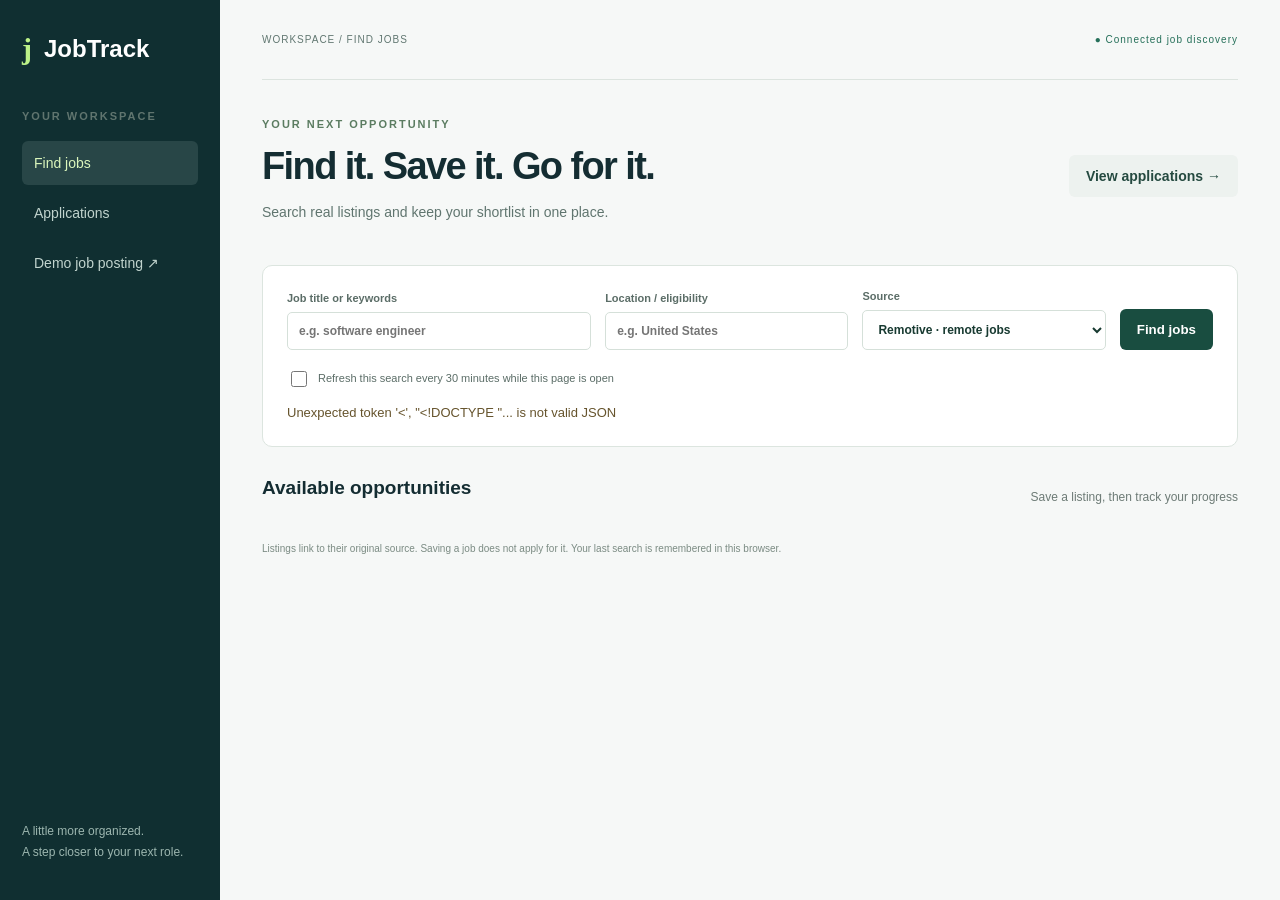
==== web/jobs.html @ d0693665 "Add Find jobs dashboard with search, source setup, and saved listings" ====
<!doctype html>
<html lang="en"><head><meta charset="UTF-8"><meta name="viewport" content="width=device-width, initial-scale=1"><title>Find jobs · JobTrack</title><link rel="stylesheet" href="style.css"></head><body>
<aside><a class="brand" href="/">j<span>JobTrack</span></a><p class="eyebrow">YOUR WORKSPACE</p><a class="nav active" href="/jobs.html">Find jobs</a><a class="nav" href="/">Applications</a><a class="nav" href="/demo-job.html">Demo job posting ↗</a><div class="aside-note">A little more organized.<br>A step closer to your next role.</div></aside>
<main><header><span>WORKSPACE / FIND JOBS</span><span class="local">● Connected job discovery</span></header>
<section class="heading"><div><p class="eyebrow">YOUR NEXT OPPORTUNITY</p><h1>Find it. Save it. Go for it.</h1><p>Search real listings and keep your shortlist in one place.</p></div><a class="button-link secondary" href="/">View applications →</a></section>
<section class="workspace"><form id="job-search" class="discovery-search"><label>Job title or keywords<input id="job-query" maxlength="200" placeholder="e.g. software engineer"></label><label>Location / eligibility<input id="job-location" maxlength="200" placeholder="e.g. United States"></label><label>Source<select id="job-source"><option value="remotive">Remotive · remote jobs</option><option value="jsearch">All boards · JSearch</option><option value="indeed">Indeed · via JSearch</option><option value="linkedin">LinkedIn · via JSearch</option></select></label><button id="find-jobs">Find jobs</button></form>
<div class="discovery-tools"><label class="check-label"><input id="auto-refresh" type="checkbox"> Refresh this search every 30 minutes while this page is open</label><span id="freshness"></span></div>
<p id="source-help"></p><div id="connect-source" class="connection-note" hidden><strong>Connect Indeed, LinkedIn, and other boards</strong><p>These searches use JSearch, which needs an API key. Your key stays on the server. Remotive remote jobs are available now without an account.</p><a href="https://app.openwebninja.com" target="_blank" rel="noopener noreferrer">Get a JSearch key ↗</a> <button type="button" id="setup-help" class="secondary">Connection instructions</button><div id="setup-instructions" hidden><p>Set JSEARCH_API_KEY on the computer running JobTrack, then restart the server. See README → Job discovery for the steps. Do not enter your key in this page or commit it to GitHub.</p></div></div>
<p id="jobs-message" role="status" aria-live="polite"></p></section>
<section class="discovery-results" aria-label="Job search results"><div class="section-title"><h2 id="result-count">Available opportunities</h2><span>Save a listing, then track your progress</span></div><div id="job-list" class="job-grid"></div><div id="jobs-empty" class="workspace" hidden><h3>No matching listings</h3><p>Try fewer keywords or a broader location. Remotive includes remote roles only; the location filter matches the eligibility text supplied by the employer.</p></div></section>
<footer>Listings link to their original source. Saving a job does not apply for it. Your last search is remembered in this browser.</footer></main><script src="jobs.js"></script></body></html>
---- web/style.css ----
:root{font-family:Inter,Arial,sans-serif;color:#142d32;background:#f6f8f7;font-size:14px}*{box-sizing:border-box}body{margin:0;display:flex}aside{width:220px;min-height:100vh;background:#102f31;color:#d4e7e1;padding:32px 22px;position:fixed;inset:0 auto 0 0}.brand{display:flex;gap:12px;align-items:center;color:#bcf188;font:bold 30px Georgia;text-decoration:none}.brand span{font:700 24px Arial;color:#fff}.eyebrow{font-size:11px;font-weight:bold;letter-spacing:2px;margin:42px 0 16px}.nav{display:block;color:#c1d4ce;text-decoration:none;padding:14px 12px;margin:6px 0;border-radius:6px}.nav.active{background:#284647;color:#dbf6bc}.aside-note{position:absolute;bottom:36px;font-size:12px;line-height:1.8;color:#9cb6af}main{margin-left:220px;padding:0 42px;width:calc(100% - 220px)}header{display:flex;justify-content:space-between;align-items:center;border-bottom:1px solid #dce4df;height:80px;font-size:10px;letter-spacing:1px;color:#617771}.local{color:#26705a}.heading{display:flex;align-items:center;justify-content:space-between;margin:36px 0 28px}.heading .eyebrow{color:#5b7c61;margin:0 0 12px}h1{font-size:38px;letter-spacing:-1.6px;margin:0 0 12px}p{color:#60756f;line-height:1.5}button{border:0;border-radius:6px;background:#194d40;color:white;padding:13px 17px;font-weight:600;cursor:pointer}button:hover{filter:brightness(1.12)}button:disabled{opacity:.5;cursor:wait}.secondary{background:#edf2ef;color:#254a40}.metrics{display:grid;grid-template-columns:repeat(4,1fr);border:1px solid #dce5df;background:white;border-radius:10px;margin:28px 0}.metrics div{padding:22px 26px;border-right:1px solid #e3eae6}.metrics div:last-child{border:0}.metrics span{display:block;color:#60756f;font-size:12px}.metrics strong{display:block;font-size:34px;margin-top:14px;font-weight:500}.workspace{background:white;border:1px solid #dce5df;border-radius:10px;padding:24px}.section-title{display:flex;justify-content:space-between;align-items:center}h2{font-size:19px;margin:0 0 18px}.section-title span{color:#6d7b76;font-size:12px}#filters{display:grid;grid-template-columns:1.7fr 1fr 1fr 1fr 1fr 1.3fr auto;gap:10px;align-items:end}label{display:flex;flex-direction:column;gap:8px;font-size:11px;font-weight:600;color:#5b6d67}input,select,textarea{font:inherit;font-size:12px;width:100%;border:1px solid #d5e0d9;border-radius:5px;padding:11px;background:white;color:#183a31}input:focus,select:focus,textarea:focus{outline:2px solid #80b499}.table-wrap{overflow:auto;margin-top:20px}table{width:100%;border-collapse:collapse;text-align:left;white-space:nowrap}th{font-size:9px;color:#73857e;font-weight:600;letter-spacing:.7px;background:#f6f8f6;padding:14px 10px}td{padding:19px 10px;border-bottom:1px solid #e7ede9;font-size:12px}td strong{font-size:13px;display:block;margin-bottom:6px}td small{color:#708078;display:block;margin-top:5px}.badge{padding:6px 9px;border-radius:5px;background:#edf3ef;color:#3a6250;font-size:11px}.badge.Interview{background:#edf0ff;color:#5260a0}.badge.Offer{background:#e3f5ce;color:#477520}.badge.Rejected{background:#fdebe8;color:#a35242}.actions button{padding:7px 9px;margin-right:5px;background:#edf2ef;color:#365f50}#empty{text-align:center;padding:45px 0}footer{font-size:10px;color:#7b8b83;padding:26px 0}#message,#form-error{font-size:12px;color:#a13d30}dialog{border:0;border-radius:12px;width:660px;max-width:95vw;padding:28px;box-shadow:0 20px 90px #153e3650}dialog::backdrop{background:#0d2c3080}.form-grid{display:grid;grid-template-columns:1fr 1fr;gap:18px;margin:12px 0 24px}.wide{grid-column:1/-1}a{color:#2c6b55}@media(max-width:1100px){#filters{grid-template-columns:repeat(3,1fr)}main{padding:0 24px}}@media(max-width:760px){aside{display:none}main{margin:0;width:100%;padding:0 16px}.heading{align-items:start;gap:15px}h1{font-size:28px}.metrics{grid-template-columns:1fr 1fr}.metrics div{padding:18px}#filters{grid-template-columns:1fr 1fr}.local{display:none}.form-grid{grid-template-columns:1fr}.wide{grid-column:auto}}
.button-link{display:inline-block;text-decoration:none;padding:13px 17px;border-radius:6px;font-weight:600;white-space:nowrap}.discovery-search{display:grid;grid-template-columns:1.5fr 1.2fr 1.2fr auto;gap:14px;align-items:end}.discovery-tools{display:flex;align-items:center;justify-content:space-between;gap:20px;margin:18px 0 0}.check-label{flex-direction:row;align-items:center;font-weight:400;line-height:1.6}.check-label input{width:16px;height:16px;flex-shrink:0}#freshness{font-size:11px;color:#6d7b76}.connection-note{padding:18px;background:#f2f5e8;border:1px solid #dce5c2;border-radius:8px;margin-top:18px}.connection-note p{font-size:13px}.connection-note a{margin-right:14px}.discovery-results{margin-top:30px}.job-grid{display:grid;grid-template-columns:repeat(2,minmax(0,1fr));gap:18px}.job-card{background:white;border:1px solid #dce5df;border-radius:10px;padding:24px;display:flex;flex-direction:column;min-width:0}.job-card h3{font-size:20px;line-height:1.3;margin:15px 0 8px;overflow-wrap:anywhere}.job-card p{margin:5px 0;font-size:13px}.job-card .job-company{color:#183a31;font-weight:600}.source-label{color:#46734f;font-size:11px;font-weight:700;letter-spacing:.5px}.job-details{padding:10px 0}.job-card small{font-size:11px;color:#73857e}.job-actions{margin-top:auto;padding-top:22px;display:flex;align-items:center;justify-content:space-between;gap:12px}.job-actions a{font-size:12px}.job-actions button{font-size:11px}.job-actions button:disabled{cursor:default;background:#e5efe7;color:#42664b;opacity:1}#source-help{font-size:12px;margin-bottom:0}#jobs-message{font-size:13px;color:#66542d;margin-bottom:0}#connect-source[hidden],#jobs-empty[hidden],#setup-instructions[hidden]{display:none}@media(max-width:1100px){.discovery-search{grid-template-columns:1fr 1fr}.job-grid{grid-template-columns:1fr}.discovery-tools{align-items:flex-start;flex-direction:column;gap:8px}}@media(max-width:760px){.discovery-search{grid-template-columns:1fr}.job-actions{align-items:flex-start;flex-direction:column}.heading{flex-wrap:wrap}.discovery-results .section-title{align-items:flex-start;flex-direction:column;gap:8px;margin-bottom:16px}}

.heading-actions{display:flex;gap:10px;flex-wrap:wrap}
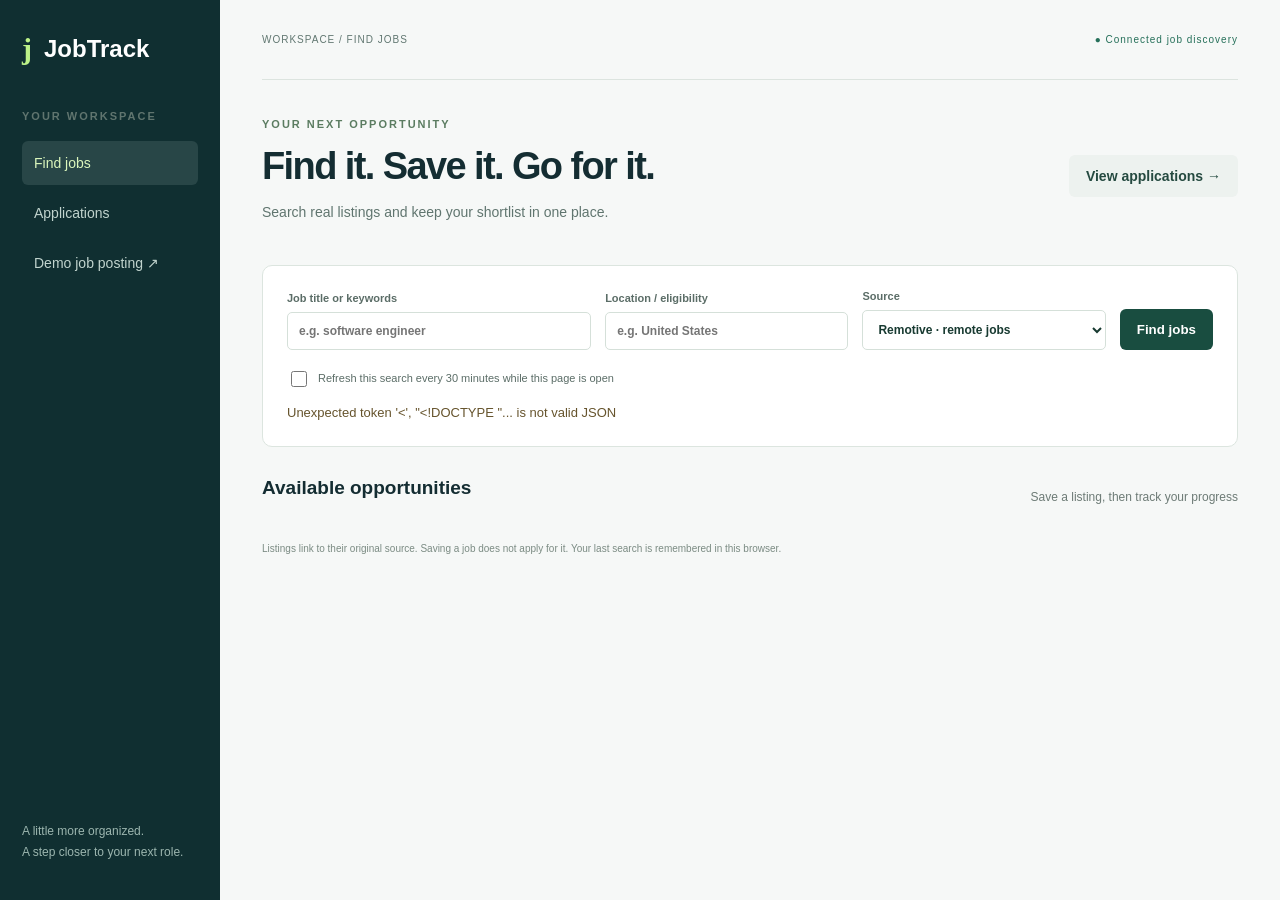
==== commit a1c2a683: "Support live JSearch v2 responses and private local API key configuration" ====
--- a/web/jobs.html
+++ b/web/jobs.html
@@ -5,7 +5,7 @@
 <section class="heading"><div><p class="eyebrow">YOUR NEXT OPPORTUNITY</p><h1>Find it. Save it. Go for it.</h1><p>Search real listings and keep your shortlist in one place.</p></div><a class="button-link secondary" href="/">View applications →</a></section>
 <section class="workspace"><form id="job-search" class="discovery-search"><label>Job title or keywords<input id="job-query" maxlength="200" placeholder="e.g. software engineer"></label><label>Location / eligibility<input id="job-location" maxlength="200" placeholder="e.g. United States"></label><label>Source<select id="job-source"><option value="remotive">Remotive · remote jobs</option><option value="jsearch">All boards · JSearch</option><option value="indeed">Indeed · via JSearch</option><option value="linkedin">LinkedIn · via JSearch</option></select></label><button id="find-jobs">Find jobs</button></form>
 <div class="discovery-tools"><label class="check-label"><input id="auto-refresh" type="checkbox"> Refresh this search every 30 minutes while this page is open</label><span id="freshness"></span></div>
-<p id="source-help"></p><div id="connect-source" class="connection-note" hidden><strong>Connect Indeed, LinkedIn, and other boards</strong><p>These searches use JSearch, which needs an API key. Your key stays on the server. Remotive remote jobs are available now without an account.</p><a href="https://app.openwebninja.com" target="_blank" rel="noopener noreferrer">Get a JSearch key ↗</a> <button type="button" id="setup-help" class="secondary">Connection instructions</button><div id="setup-instructions" hidden><p>Set JSEARCH_API_KEY on the computer running JobTrack, then restart the server. See README → Job discovery for the steps. Do not enter your key in this page or commit it to GitHub.</p></div></div>
+<p id="source-help"></p><div id="connect-source" class="connection-note" hidden><strong>Connect Indeed, LinkedIn, and other boards</strong><p>These searches use JSearch, which needs an API key. Your key stays on the server. Remotive remote jobs are available now without an account.</p><a href="https://app.openwebninja.com" target="_blank" rel="noopener noreferrer">Get a JSearch key ↗</a> <button type="button" id="setup-help" class="secondary">Connection instructions</button><div id="setup-instructions" hidden><p>Set JSEARCH_API_KEY in the server environment or a private .env beside server.py, then reload this page. See README → Job discovery for the steps. Do not enter your key in this page or commit it to GitHub.</p></div></div>
 <p id="jobs-message" role="status" aria-live="polite"></p></section>
 <section class="discovery-results" aria-label="Job search results"><div class="section-title"><h2 id="result-count">Available opportunities</h2><span>Save a listing, then track your progress</span></div><div id="job-list" class="job-grid"></div><div id="jobs-empty" class="workspace" hidden><h3>No matching listings</h3><p>Try fewer keywords or a broader location. Remotive includes remote roles only; the location filter matches the eligibility text supplied by the employer.</p></div></section>
 <footer>Listings link to their original source. Saving a job does not apply for it. Your last search is remembered in this browser.</footer></main><script src="jobs.js"></script></body></html>
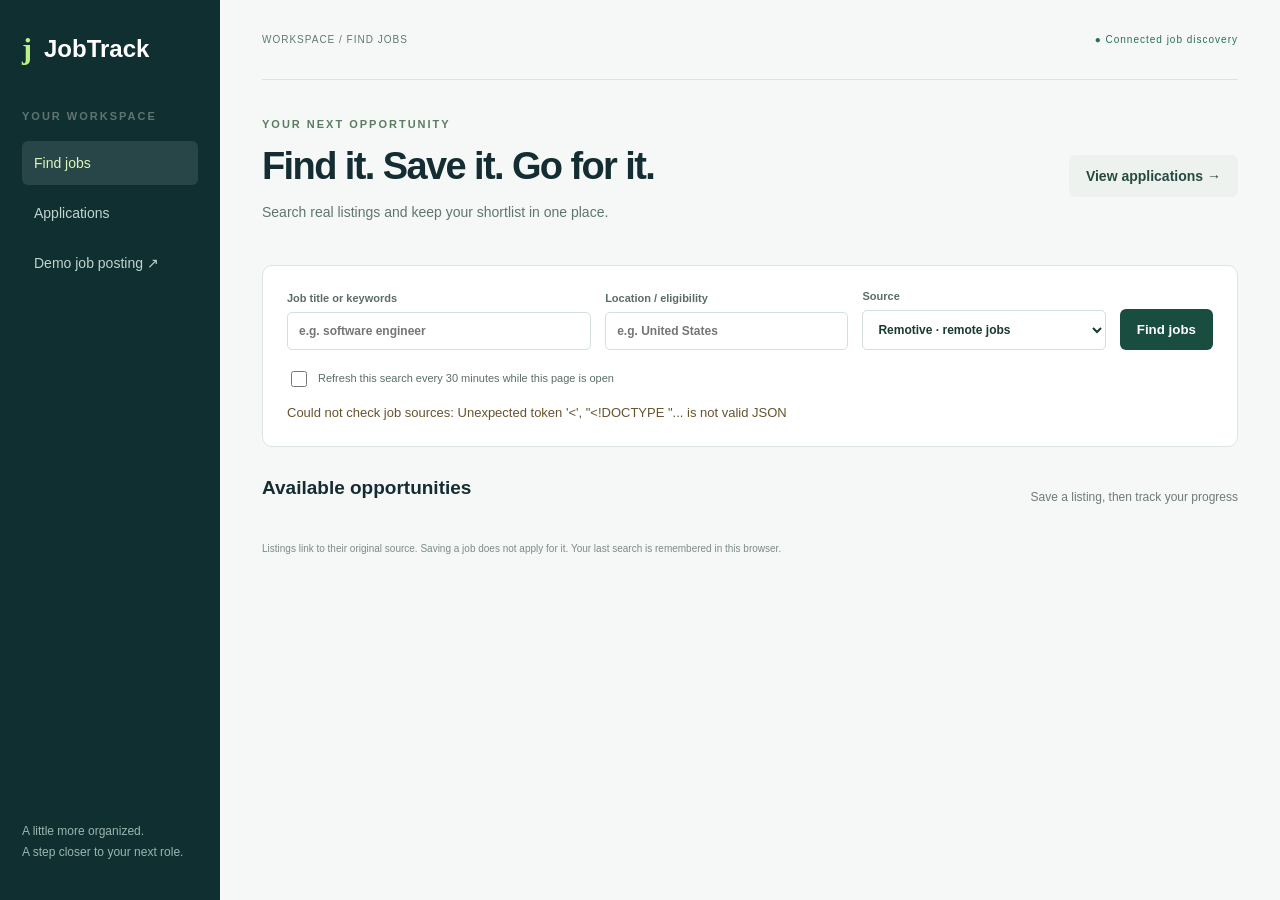
==== commit 59216357: "Create fresh job-search accounts on every server run" ====
--- a/web/jobs.html
+++ b/web/jobs.html
@@ -5,7 +5,7 @@
 <section class="heading"><div><p class="eyebrow">YOUR NEXT OPPORTUNITY</p><h1>Find it. Save it. Go for it.</h1><p>Search real listings and keep your shortlist in one place.</p></div><a class="button-link secondary" href="/">View applications →</a></section>
 <section class="workspace"><form id="job-search" class="discovery-search"><label>Job title or keywords<input id="job-query" maxlength="200" placeholder="e.g. software engineer"></label><label>Location / eligibility<input id="job-location" maxlength="200" placeholder="e.g. United States"></label><label>Source<select id="job-source"><option value="remotive">Remotive · remote jobs</option><option value="jsearch">All boards · JSearch</option><option value="indeed">Indeed · via JSearch</option><option value="linkedin">LinkedIn · via JSearch</option></select></label><button id="find-jobs">Find jobs</button></form>
 <div class="discovery-tools"><label class="check-label"><input id="auto-refresh" type="checkbox"> Refresh this search every 30 minutes while this page is open</label><span id="freshness"></span></div>
-<p id="source-help"></p><div id="connect-source" class="connection-note" hidden><strong>Connect Indeed, LinkedIn, and other boards</strong><p>These searches use JSearch, which needs an API key. Your key stays on the server. Remotive remote jobs are available now without an account.</p><a href="https://app.openwebninja.com" target="_blank" rel="noopener noreferrer">Get a JSearch key ↗</a> <button type="button" id="setup-help" class="secondary">Connection instructions</button><div id="setup-instructions" hidden><p>Set JSEARCH_API_KEY in the server environment or a private .env beside server.py, then reload this page. See README → Job discovery for the steps. Do not enter your key in this page or commit it to GitHub.</p></div></div>
+<p id="source-help"></p><p id="account-setup" role="status" aria-live="polite" hidden></p><div id="connect-source" class="connection-note" hidden><strong>Connect Indeed, LinkedIn, and other boards</strong><p>These searches use JSearch, which needs an API key. Your key stays on the server. Remotive remote jobs are available now without an account.</p><a href="https://app.openwebninja.com" target="_blank" rel="noopener noreferrer">Get a JSearch key ↗</a> <button type="button" id="setup-help" class="secondary">Connection instructions</button><div id="setup-instructions" hidden><p>Set JSEARCH_API_KEY in the server environment or a private .env beside server.py, then reload this page. See README → Job discovery for the steps. Do not enter your key in this page or commit it to GitHub.</p></div></div>
 <p id="jobs-message" role="status" aria-live="polite"></p></section>
 <section class="discovery-results" aria-label="Job search results"><div class="section-title"><h2 id="result-count">Available opportunities</h2><span>Save a listing, then track your progress</span></div><div id="job-list" class="job-grid"></div><div id="jobs-empty" class="workspace" hidden><h3>No matching listings</h3><p>Try fewer keywords or a broader location. Remotive includes remote roles only; the location filter matches the eligibility text supplied by the employer.</p></div></section>
 <footer>Listings link to their original source. Saving a job does not apply for it. Your last search is remembered in this browser.</footer></main><script src="jobs.js"></script></body></html>
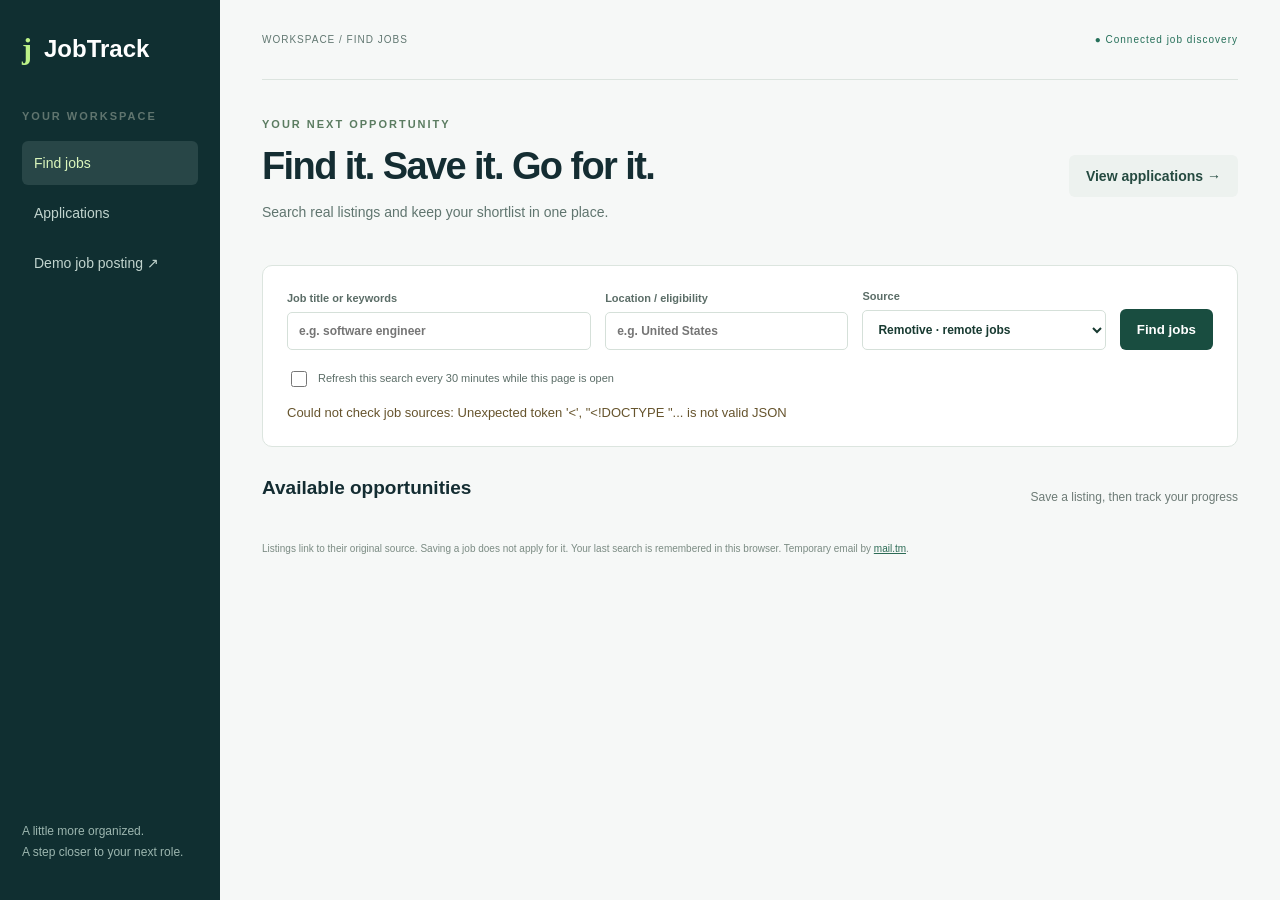
==== commit e00f98d5: "Complete automatic JSearch free-tier setup" ====
--- a/web/jobs.html
+++ b/web/jobs.html
@@ -8,4 +8,4 @@
 <p id="source-help"></p><p id="account-setup" role="status" aria-live="polite" hidden></p><div id="connect-source" class="connection-note" hidden><strong>Connect Indeed, LinkedIn, and other boards</strong><p>These searches use JSearch, which needs an API key. Your key stays on the server. Remotive remote jobs are available now without an account.</p><a href="https://app.openwebninja.com" target="_blank" rel="noopener noreferrer">Get a JSearch key ↗</a> <button type="button" id="setup-help" class="secondary">Connection instructions</button><div id="setup-instructions" hidden><p>Set JSEARCH_API_KEY in the server environment or a private .env beside server.py, then reload this page. See README → Job discovery for the steps. Do not enter your key in this page or commit it to GitHub.</p></div></div>
 <p id="jobs-message" role="status" aria-live="polite"></p></section>
 <section class="discovery-results" aria-label="Job search results"><div class="section-title"><h2 id="result-count">Available opportunities</h2><span>Save a listing, then track your progress</span></div><div id="job-list" class="job-grid"></div><div id="jobs-empty" class="workspace" hidden><h3>No matching listings</h3><p>Try fewer keywords or a broader location. Remotive includes remote roles only; the location filter matches the eligibility text supplied by the employer.</p></div></section>
-<footer>Listings link to their original source. Saving a job does not apply for it. Your last search is remembered in this browser.</footer></main><script src="jobs.js"></script></body></html>
+<footer>Listings link to their original source. Saving a job does not apply for it. Your last search is remembered in this browser. Temporary email by <a href="https://mail.tm" target="_blank" rel="noopener noreferrer">mail.tm</a>.</footer></main><script src="jobs.js"></script></body></html>
